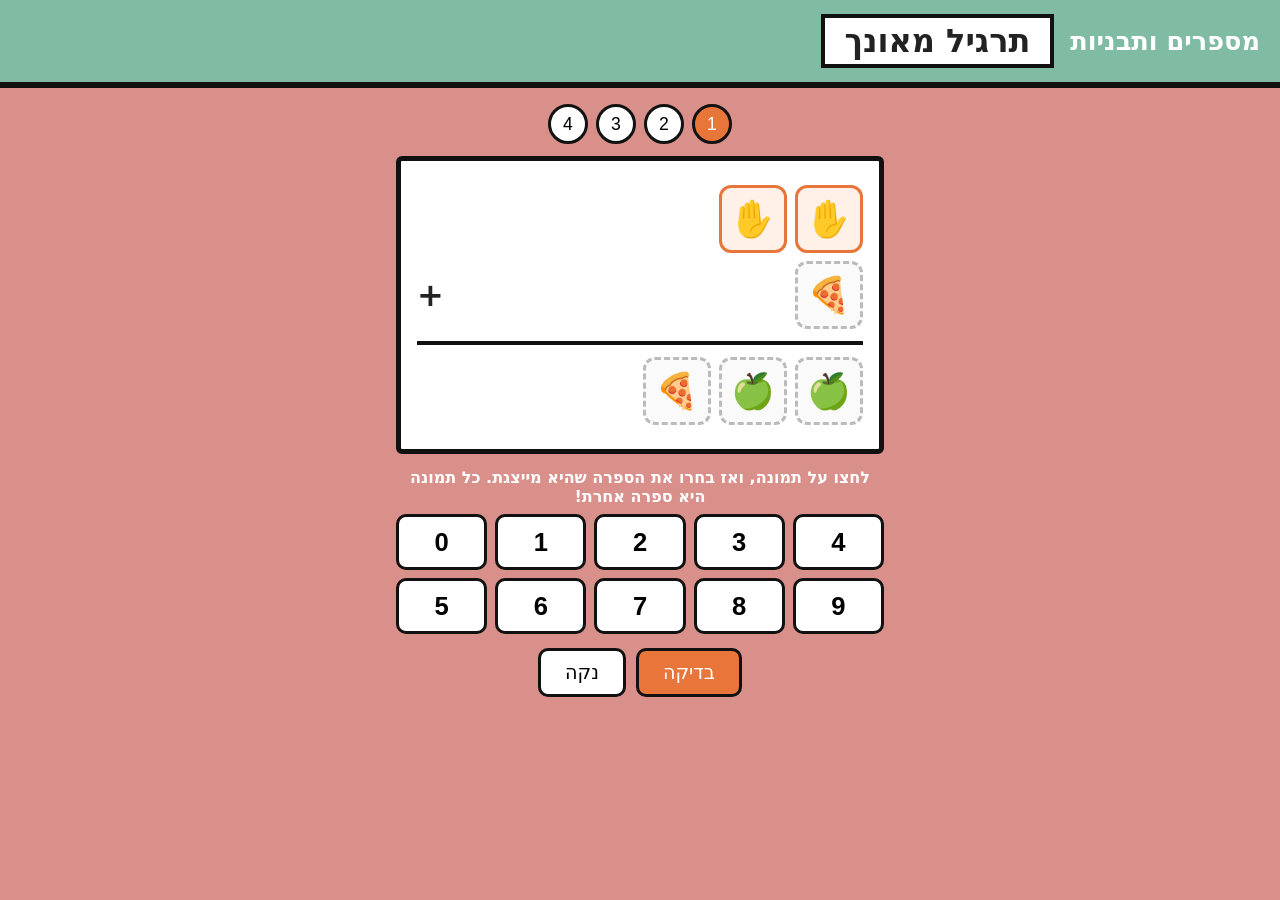
==== index.html @ aedafdc6 "Add first version of picture-math game Co-Authored-By: Claude Sonnet 5.5 <noreply@anthropic.com>" ====
<!doctype html>
<html lang="he" dir="rtl">
<head>
  <meta charset="utf-8">
  <meta name="viewport" content="width=device-width, initial-scale=1">
  <title>תרגיל מאונך</title>
  <link rel="stylesheet" href="style.css">
</head>
<body>
  <header>
    <span class="subtitle">מספרים ותבניות</span>
    <h1>תרגיל מאונך</h1>
  </header>

  <main>
    <nav id="progress" aria-label="בחירת תרגיל"></nav>
    <section id="card" class="card" aria-live="polite"></section>
    <p class="hint">לחצו על תמונה, ואז בחרו את הספרה שהיא מייצגת. כל תמונה היא ספרה אחרת!</p>
    <div id="pad" class="pad"></div>
    <div class="actions">
      <button id="check" class="primary">בדיקה</button>
      <button id="clear">נקה</button>
    </div>
    <p id="message" class="message" role="status"></p>
  </main>

  <script src="game.js"></script>
</body>
</html>
---- style.css ----
:root {
  --green: #80bba3;
  --pink: #d98f8a;
  --ink: #222;
  --accent: #e8763a;
}
* { box-sizing: border-box; }
body {
  margin: 0;
  min-height: 100vh;
  background: var(--pink);
  font-family: "Rubik", "Heebo", system-ui, sans-serif;
  color: var(--ink);
}
header {
  background: var(--green);
  border-bottom: 6px solid #111;
  display: flex;
  align-items: center;
  gap: 16px;
  padding: 14px 20px;
}
h1 {
  margin: 0;
  background: #fff;
  border: 4px solid #111;
  padding: 4px 20px;
  font-size: 2rem;
}
.subtitle { color: #fff; font-size: 1.6rem; font-weight: 700; }

main { max-width: 520px; margin: 0 auto; padding: 16px; text-align: center; }

#progress { display: flex; gap: 8px; justify-content: center; margin-bottom: 12px; }
#progress button {
  width: 40px; height: 40px; border-radius: 50%;
  border: 3px solid #111; background: #fff; font-size: 1.1rem; cursor: pointer;
}
#progress .current { background: var(--accent); color: #fff; }
#progress .done::after { content: "✓"; font-size: .7rem; margin-inline-start: 2px; }

.card {
  background: #fff;
  border: 5px solid #111;
  border-radius: 6px;
  padding: 20px 16px;
  direction: ltr; /* numbers read left-to-right */
}
.row { display: flex; justify-content: flex-end; align-items: center; gap: 8px; min-height: 76px; }
.plus { font-size: 2rem; font-weight: 700; margin-inline-end: auto; width: 1.5rem; text-align: center; }
hr { border: 0; border-top: 4px solid #111; margin: 8px 0; }

.cell {
  position: relative;
  width: 68px; height: 68px;
  border: 3px dashed #bbb; border-radius: 12px; background: #fafafa;
  cursor: pointer; padding: 0;
}
.cell.selected { border: 3px solid var(--accent); background: #fff1e8; }
.cell .pic { font-size: 2.2rem; line-height: 1; }
.cell .digit {
  position: absolute; bottom: -2px; right: 4px;
  font-size: 1.3rem; font-weight: 800; color: #1a6fb0;
}

.hint { color: #fff; font-weight: 600; margin: 14px 0 8px; }
.pad { display: grid; grid-template-columns: repeat(5, 1fr); gap: 8px; direction: ltr; }
.pad button {
  height: 56px; font-size: 1.6rem; font-weight: 700;
  border: 3px solid #111; border-radius: 10px; background: #fff; cursor: pointer;
}
.pad button:disabled { opacity: .5; cursor: default; }
.pad button.used { background: #eee; color: #999; }

.actions { display: flex; gap: 10px; justify-content: center; margin-top: 14px; }
.actions button, .message button {
  font: inherit; font-size: 1.2rem; padding: 10px 24px;
  border: 3px solid #111; border-radius: 10px; background: #fff; cursor: pointer;
}
.primary { background: var(--accent) !important; color: #fff; font-weight: 700; }

.message { min-height: 3rem; margin-top: 12px; font-size: 1.3rem; font-weight: 700; color: #fff; }
.message.ok { color: #0b5d2a; background: #d6f5df; border-radius: 10px; padding: 8px; }
.message.bad { color: #7a1010; }

@media (max-width: 420px) {
  header { flex-direction: column-reverse; }
  .cell { width: 58px; height: 58px; }
}
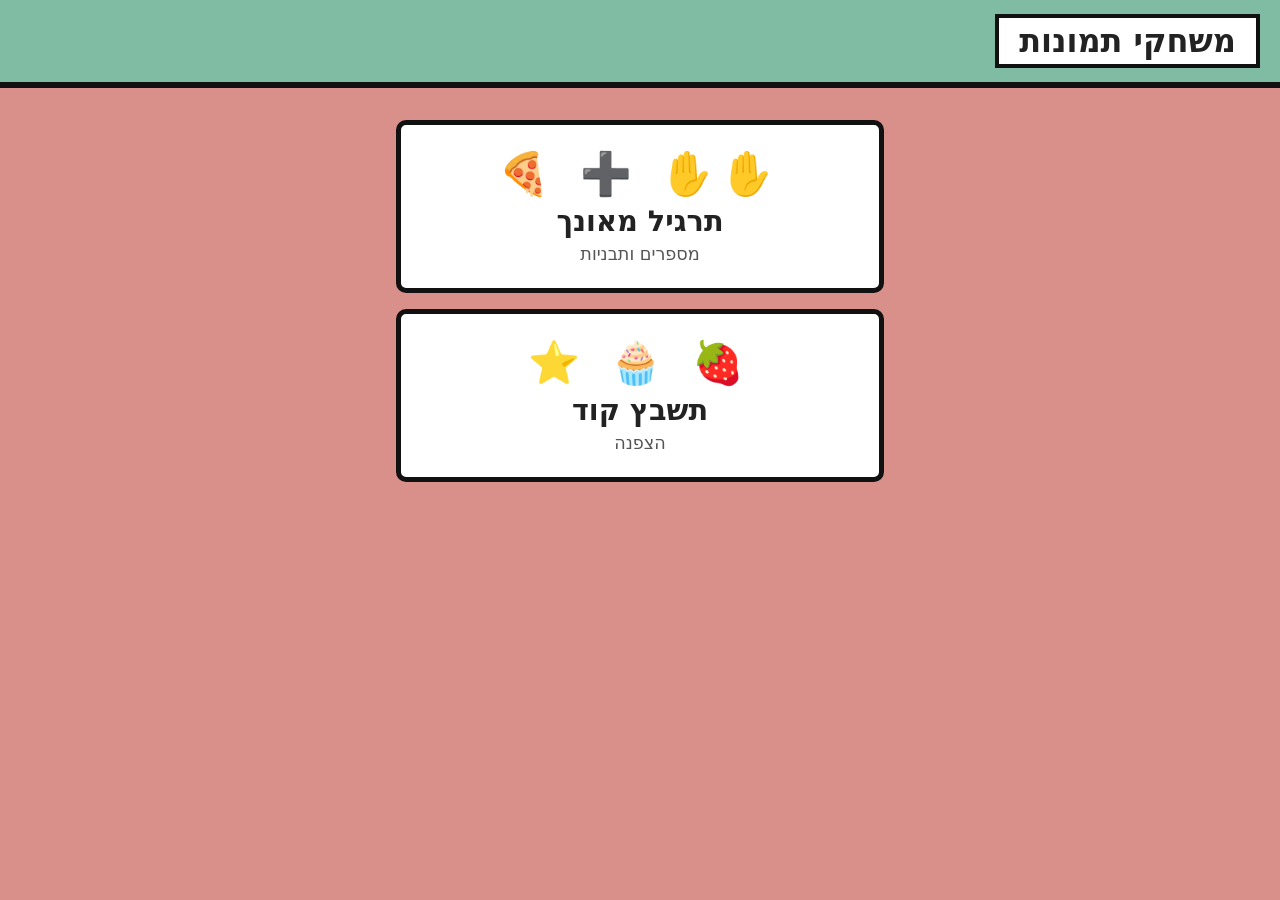
==== commit 55925a47: "Add code-crossword game and home menu Co-Authored-By: Claude Sonnet 5.5 <noreply@anthropic.com>" ====
--- a/index.html
+++ b/index.html
@@ -3,27 +3,24 @@
 <head>
   <meta charset="utf-8">
   <meta name="viewport" content="width=device-width, initial-scale=1">
-  <title>תרגיל מאונך</title>
+  <title>משחקי תמונות</title>
   <link rel="stylesheet" href="style.css">
 </head>
 <body>
   <header>
-    <span class="subtitle">מספרים ותבניות</span>
-    <h1>תרגיל מאונך</h1>
+    <h1>משחקי תמונות</h1>
   </header>
-
-  <main>
-    <nav id="progress" aria-label="בחירת תרגיל"></nav>
-    <section id="card" class="card" aria-live="polite"></section>
-    <p class="hint">לחצו על תמונה, ואז בחרו את הספרה שהיא מייצגת. כל תמונה היא ספרה אחרת!</p>
-    <div id="pad" class="pad"></div>
-    <div class="actions">
-      <button id="check" class="primary">בדיקה</button>
-      <button id="clear">נקה</button>
-    </div>
-    <p id="message" class="message" role="status"></p>
+  <main class="menu">
+    <a class="menu-card math" href="math.html">
+      <span class="menu-pics">✋✋ ➕ 🍕</span>
+      <strong>תרגיל מאונך</strong>
+      <small>מספרים ותבניות</small>
+    </a>
+    <a class="menu-card code" href="code.html">
+      <span class="menu-pics">🍓 🧁 ⭐</span>
+      <strong>תשבץ קוד</strong>
+      <small>הצפנה</small>
+    </a>
   </main>
-
-  <script src="game.js"></script>
 </body>
 </html>
--- a/style.css
+++ b/style.css
@@ -87,3 +87,50 @@
   header { flex-direction: column-reverse; }
   .cell { width: 58px; height: 58px; }
 }
+
+/* back link + menu */
+.back {
+  font-size: 1.8rem; text-decoration: none; color: #fff; font-weight: 700;
+  border: 3px solid #111; border-radius: 50%; width: 44px; height: 44px;
+  display: grid; place-items: center; background: rgba(0,0,0,.15);
+}
+.menu { display: grid; gap: 16px; padding-top: 32px; }
+.menu-card {
+  display: flex; flex-direction: column; gap: 6px; align-items: center;
+  background: #fff; border: 5px solid #111; border-radius: 10px; padding: 24px 16px;
+  text-decoration: none; color: var(--ink);
+}
+.menu-card strong { font-size: 1.8rem; }
+.menu-card small { font-size: 1.1rem; color: #555; }
+.menu-pics { font-size: 2.6rem; letter-spacing: .2em; }
+
+/* code crossword */
+.code-page { --pink: #e4c1cf; --green: #e0914d; background: var(--pink); }
+.code-page header { background: var(--green); }
+.code-page main { max-width: 640px; }
+h2 { margin: 4px 0 10px; font-size: 1.6rem; }
+.crossword {
+  --cell: min(52px, calc((100vw - 56px) / var(--cols)));
+  display: grid; grid-template-columns: repeat(var(--cols), var(--cell)); grid-auto-rows: var(--cell);
+  justify-content: center; direction: ltr; background: #fff; border: 5px solid #111;
+  border-radius: 6px; padding: 14px 8px; overflow-x: auto;
+}
+.xcell { position: relative; padding: 0; background: #fff; border: 2px solid #222; cursor: pointer; }
+.xcell.empty { border: 0; background: none; }
+.xcell .pic { font-size: calc(var(--cell) * .55); line-height: 1; }
+.xcell .letter {
+  position: absolute; inset: auto 2px 0 auto; font-size: calc(var(--cell) * .42);
+  font-weight: 800; color: #1a6fb0; line-height: 1;
+}
+.xcell.selected { background: #fff1e8; outline: 3px solid var(--accent); z-index: 1; }
+.xcell.wrong .letter { color: #c0182b; }
+.xcell.wrong { background: #ffe3e3; }
+.keys { display: grid; grid-template-columns: repeat(6, 1fr); gap: 8px; margin-top: 4px; }
+.keys button {
+  height: 52px; font-size: 1.5rem; font-weight: 700;
+  border: 3px solid #111; border-radius: 10px; background: #fff; cursor: pointer;
+}
+.keys button:disabled { opacity: .5; cursor: default; }
+.keys button.used { background: #eee; color: #999; }
+.code-page .hint { color: var(--ink); }
+.code-page .message { color: var(--ink); }
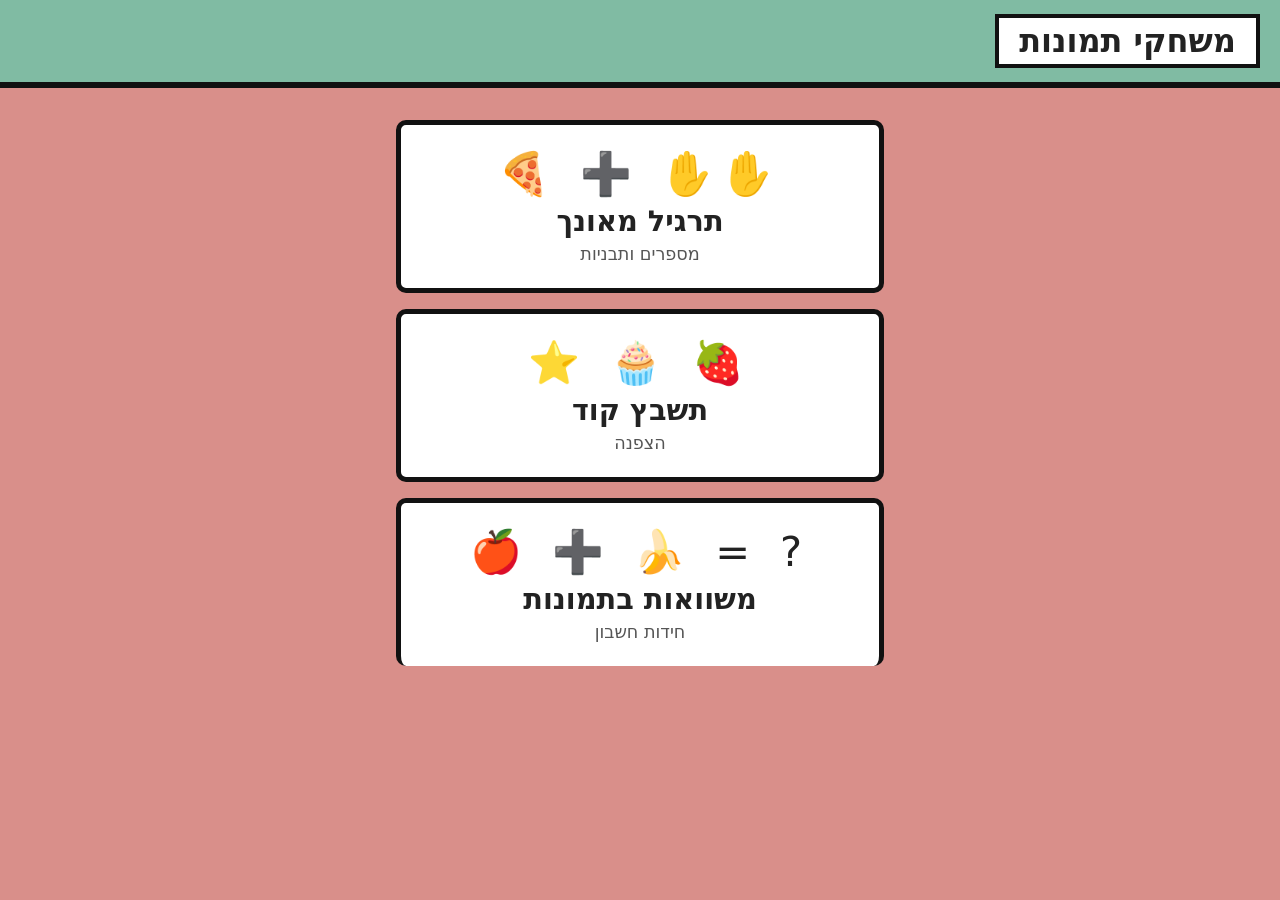
==== commit 243f450b: "Add picture-equations game (third type); keep messages visible above sticky keyboard Co-Authored-By:" ====
--- a/index.html
+++ b/index.html
@@ -21,6 +21,11 @@
       <strong>תשבץ קוד</strong>
       <small>הצפנה</small>
     </a>
+    <a class="menu-card eq" href="equations.html">
+      <span class="menu-pics">🍎 ➕ 🍌 = ?</span>
+      <strong>משוואות בתמונות</strong>
+      <small>חידות חשבון</small>
+    </a>
   </main>
 </body>
 </html>
--- a/style.css
+++ b/style.css
@@ -83,8 +83,11 @@
 .message.ok { color: #0b5d2a; background: #d6f5df; border-radius: 10px; padding: 8px; }
 .message.bad { color: #7a1010; }
 
-@media (max-width: 420px) {
-  header { flex-direction: column-reverse; }
+@media (max-width: 520px) {
+  header { gap: 10px; padding: 10px 12px; }
+  h1 { font-size: 1.4rem; padding: 2px 12px; border-width: 3px; }
+  .subtitle { font-size: 1.1rem; }
+  .back { width: 38px; height: 38px; font-size: 1.5rem; margin-inline-start: auto; order: 3; }
   .cell { width: 58px; height: 58px; }
 }
 
@@ -134,3 +137,59 @@
 .keys button.used { background: #eee; color: #999; }
 .code-page .hint { color: var(--ink); }
 .code-page .message { color: var(--ink); }
+
+/* crossword: bigger cells, keyboard pinned to the bottom on phones */
+.crossword { --cell: min(52px, calc((100vw - 40px) / var(--cols))); padding: 8px 4px; border-width: 3px; }
+.code-page .hint { font-size: .9rem; margin: 8px 0 0; }
+.code-page .message { min-height: 2.4rem; margin-top: 6px; font-size: 1.15rem; }
+.controls {
+  position: sticky; bottom: 0; z-index: 5;
+  background: var(--pink); padding: 8px 0 10px; border-top: 3px solid #111;
+  margin: 0 -16px; padding-inline: 12px;
+}
+.keys { grid-template-columns: repeat(8, 1fr); gap: 5px; margin-top: 0; }
+.keys button { height: 42px; font-size: 1.3rem; border-width: 2px; border-radius: 8px; }
+.controls .actions { margin-top: 8px; }
+.controls .actions button { font-size: 1rem; padding: 6px 18px; border-width: 2px; }
+@media (min-width: 521px) { .keys { grid-template-columns: repeat(12, 1fr); } }
+
+/* picture equations */
+.eq-page { --pink: #b9d3e8; --green: #5f9ccf; background: var(--pink); }
+.eq-page header { background: var(--green); }
+.eqs { display: grid; gap: 4px; padding: 10px 8px; }
+.eq {
+  display: flex; align-items: center; justify-content: center; gap: 6px;
+  min-height: 64px; direction: ltr; border-bottom: 2px dashed #ddd;
+}
+.eq:last-child { border-bottom: 0; }
+.eq .pic { font-size: 2.1rem; line-height: 1; }
+.eq .op { font-size: 1.6rem; font-weight: 700; color: #555; }
+.eq .total { min-width: 2.2ch; font-size: 2rem; font-weight: 800; color: #1a6fb0; text-align: left; }
+.eq.question { background: #fff6e8; border-radius: 10px; }
+.eq.question .total { color: var(--accent); }
+.hints { display: flex; flex-wrap: wrap; gap: 6px; justify-content: center; min-height: 2rem; direction: ltr; }
+.chip { background: #fff; border: 2px solid #111; border-radius: 999px; padding: 2px 12px; font-size: 1.2rem; font-weight: 700; }
+.eq-page .hint, .eq-page .message { color: var(--ink); }
+.eq-page .hint { font-size: .95rem; margin: 10px 0 4px; }
+.numpad { grid-template-columns: repeat(6, 1fr); gap: 5px; }
+.numpad button { height: 46px; font-size: 1.4rem; }
+.eq-page .controls { margin: 0 -16px; padding-inline: 12px; background: var(--pink); }
+@media (max-width: 380px) { .eq .pic { font-size: 1.7rem; } }
+
+/* messages live inside the pinned bar so the keyboard never covers them */
+.controls .message { min-height: 0; margin: 0 0 6px; padding: 0; font-size: 1.05rem; }
+.controls .message:empty { display: none; }
+.controls .message.ok { padding: 4px 8px; }
+.controls .message button { font-size: 1rem; padding: 3px 12px; border-width: 2px; }
+.controls .hints { min-height: 0; margin-bottom: 6px; }
+.controls .hints:empty { display: none; }
+.eq-page h1 { white-space: nowrap; font-size: 1.25rem; }
+
+/* compact picture-equation rows so the question line stays above the pinned bar */
+.eq { min-height: 50px; }
+.eq .pic { font-size: 1.9rem; }
+.eq .total { font-size: 1.8rem; }
+.eqs { padding: 6px 8px; }
+.eq-page #progress { margin-bottom: 8px; }
+.numpad button { height: 40px; font-size: 1.3rem; }
+.pad[hidden] { display: none; }
